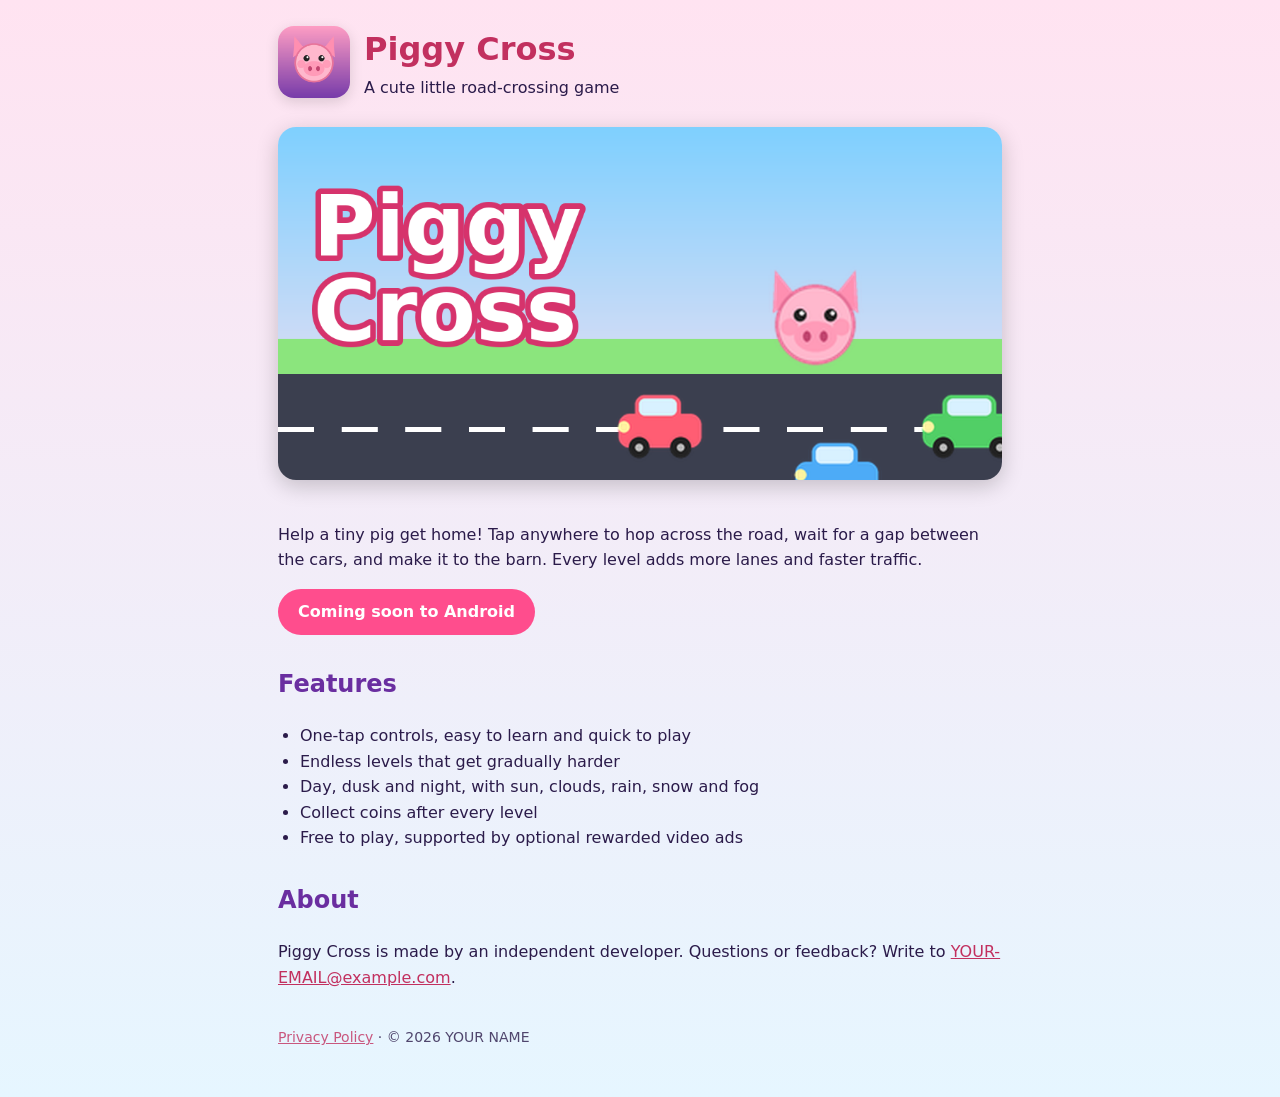
==== index.html @ 6963ed09 "Add files via upload" ====
<!DOCTYPE html>
<html lang="en">
<head>
<meta charset="utf-8">
<meta name="viewport" content="width=device-width,initial-scale=1">
<title>Piggy Cross – a cute road-crossing game</title>
<meta name="description" content="Piggy Cross is a free, casual Android game: tap to hop a little pig across busy roads in changing weather.">
<link rel="icon" href="icon.png">
<link rel="stylesheet" href="style.css">
</head>
<body>
<div class="wrap">
  <header>
    <img src="icon.png" alt="Piggy Cross icon">
    <div><h1>Piggy Cross</h1><div>A cute little road-crossing game</div></div>
  </header>
  <img class="hero" src="hero.png" alt="Piggy Cross artwork: a pink pig and cars on a road">
  <p>Help a tiny pig get home! Tap anywhere to hop across the road, wait for a gap between the cars, and make it to the barn. Every level adds more lanes and faster traffic.</p>
  <p><span class="badge">Coming soon to Android</span></p>
  <h2>Features</h2>
  <ul>
    <li>One-tap controls, easy to learn and quick to play</li>
    <li>Endless levels that get gradually harder</li>
    <li>Day, dusk and night, with sun, clouds, rain, snow and fog</li>
    <li>Collect coins after every level</li>
    <li>Free to play, supported by optional rewarded video ads</li>
  </ul>
  <h2>About</h2>
  <p>Piggy Cross is made by an independent developer. Questions or feedback? Write to <a href="mailto:YOUR-EMAIL@example.com">YOUR-EMAIL@example.com</a>.</p>
  <footer><a href="privacy.html">Privacy Policy</a> · &copy; 2026 YOUR NAME</footer>
</div>
</body>
</html>
---- style.css ----
:root{color-scheme:light}
*{box-sizing:border-box}
body{margin:0;font-family:"Trebuchet MS",system-ui,sans-serif;color:#2b1b4a;background:linear-gradient(#ffe3f1,#e6f6ff);line-height:1.6}
.wrap{max-width:760px;margin:0 auto;padding:24px 18px 48px}
header{display:flex;align-items:center;gap:14px;margin-bottom:18px}
header img{width:72px;height:72px;border-radius:16px;box-shadow:0 4px 14px #0002}
h1{margin:0;font-size:32px;color:#c2305f}
h2{margin-top:30px;color:#6a2ea0}
.hero{width:100%;border-radius:18px;box-shadow:0 6px 22px #0003;margin:8px 0 18px}
.badge{display:inline-block;background:#ff4d8d;color:#fff;font-weight:800;border-radius:24px;padding:10px 20px}
ul{padding-left:22px}
a{color:#c2305f}
footer{margin-top:36px;font-size:14px;opacity:.8}
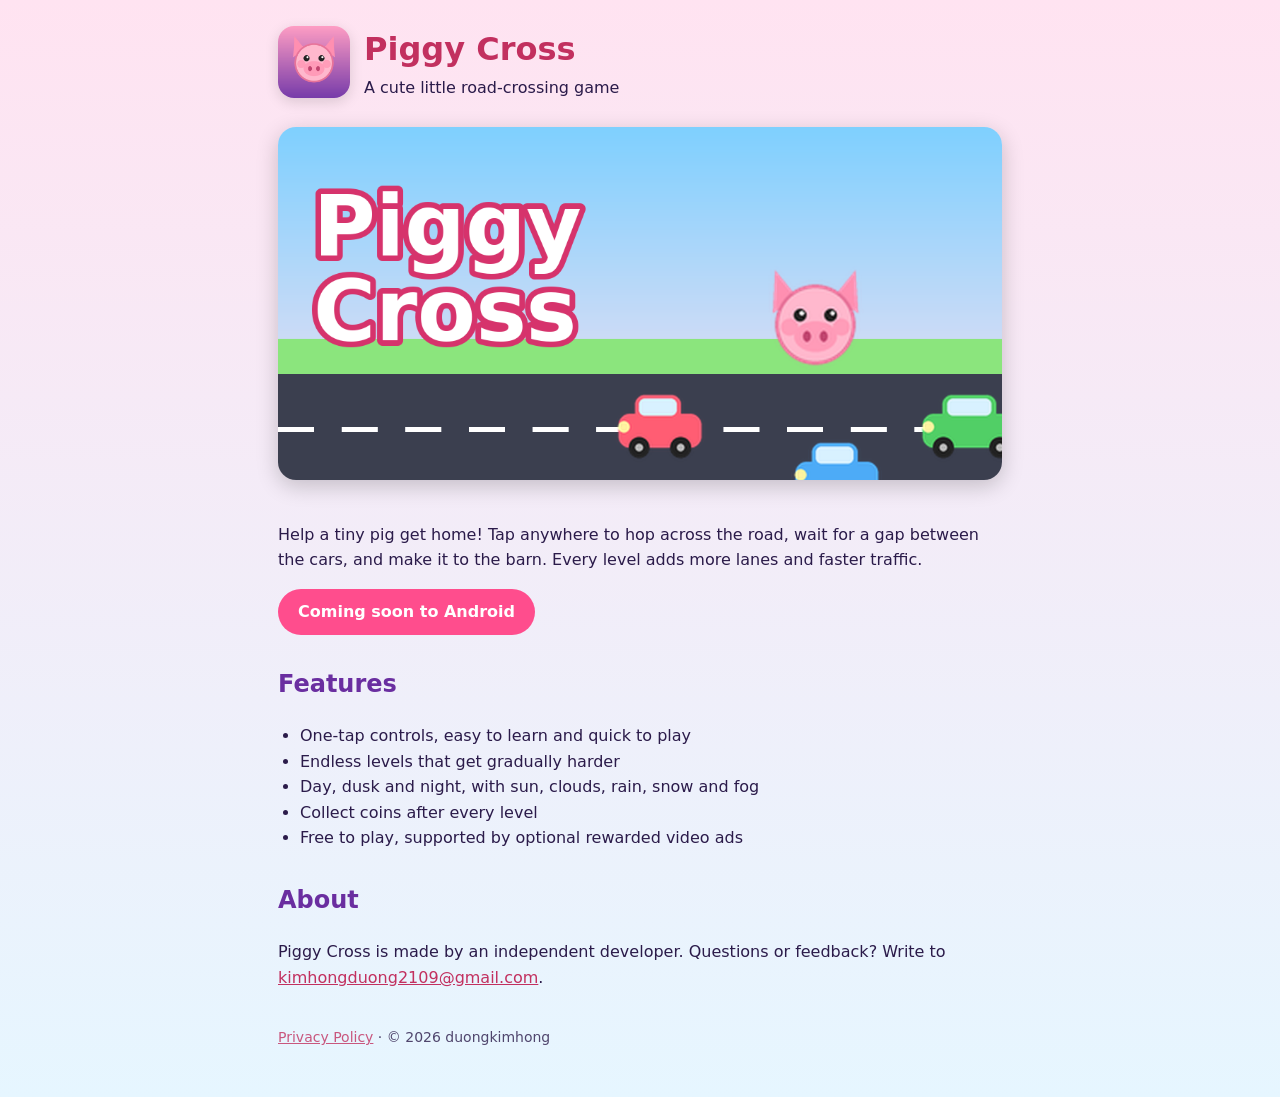
==== commit adfadd28: "Update index.html" ====
--- a/index.html
+++ b/index.html
@@ -26,8 +26,8 @@
     <li>Free to play, supported by optional rewarded video ads</li>
   </ul>
   <h2>About</h2>
-  <p>Piggy Cross is made by an independent developer. Questions or feedback? Write to <a href="mailto:YOUR-EMAIL@example.com">YOUR-EMAIL@example.com</a>.</p>
-  <footer><a href="privacy.html">Privacy Policy</a> · &copy; 2026 YOUR NAME</footer>
+  <p>Piggy Cross is made by an independent developer. Questions or feedback? Write to <a href="mailto:YOUR-EMAIL@example.com">kimhongduong2109@gmail.com</a>.</p>
+  <footer><a href="privacy.html">Privacy Policy</a> · &copy; 2026 duongkimhong</footer>
 </div>
 </body>
 </html>
